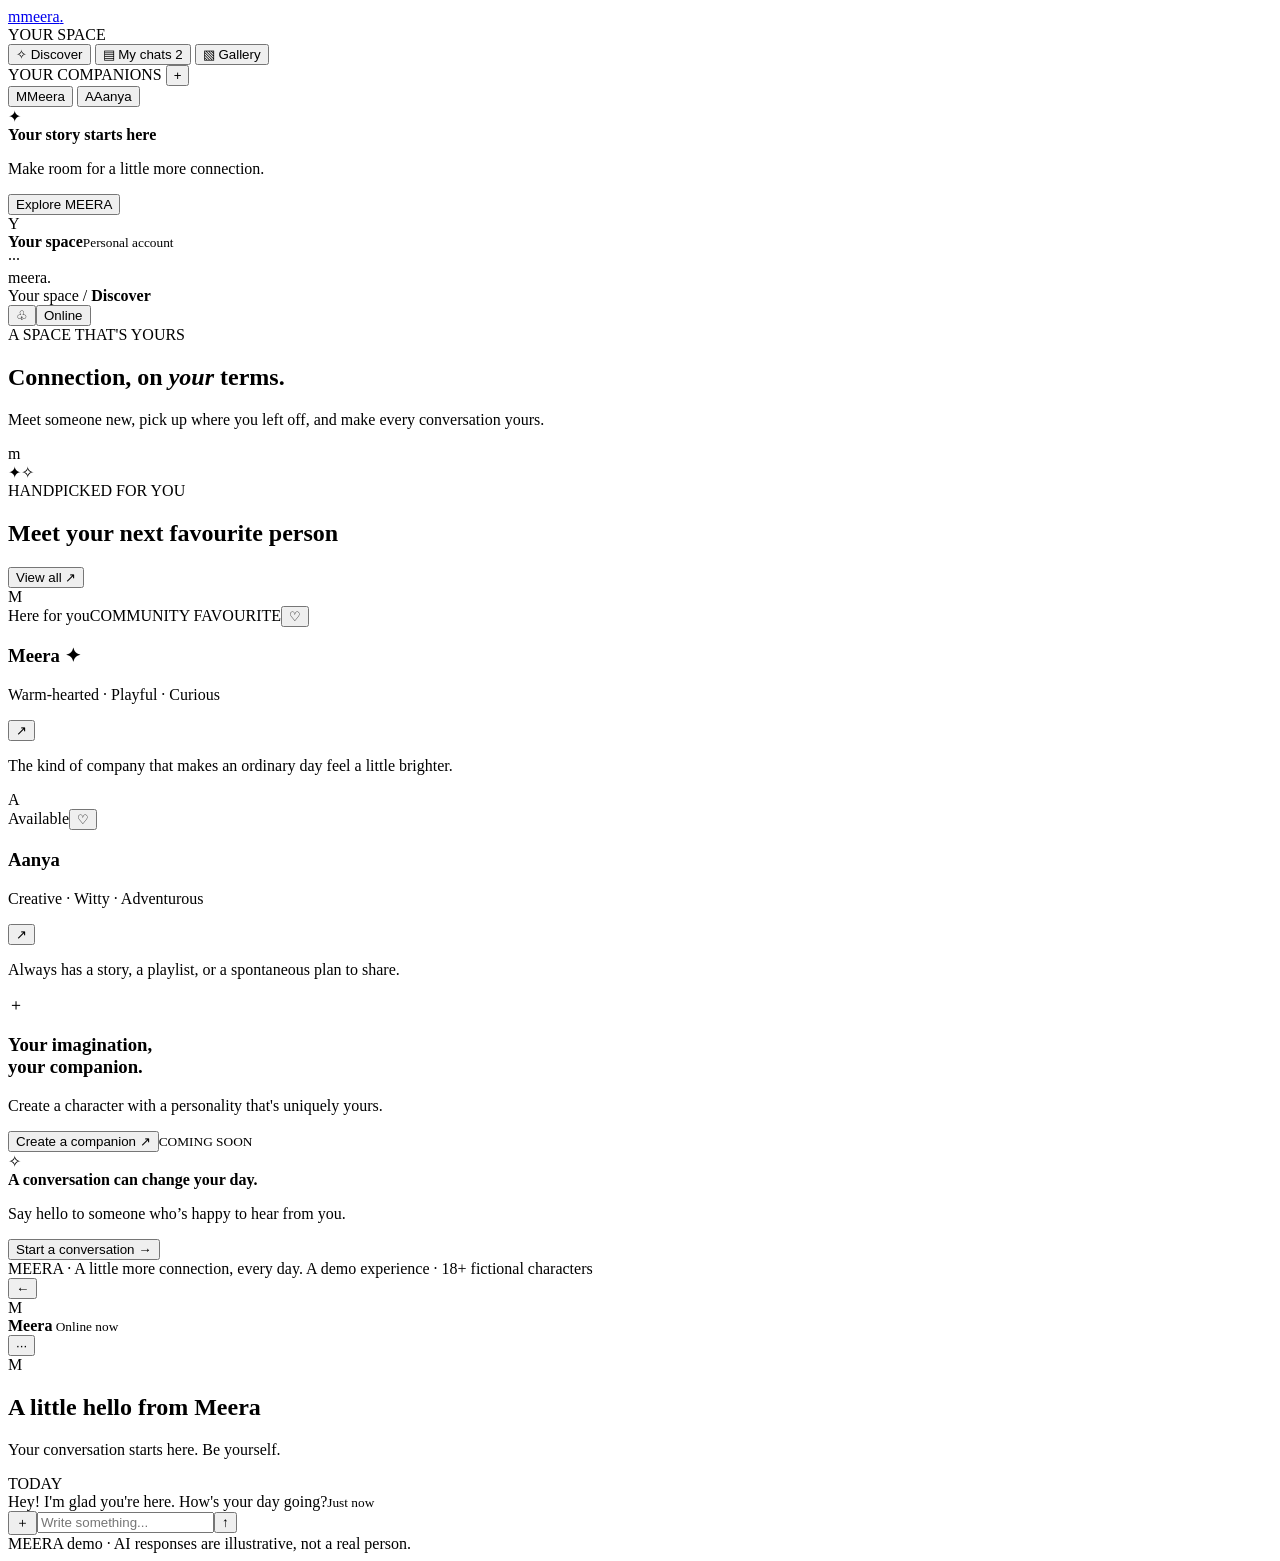
==== static/index.html @ 682b1f26 "Add MEERA companion discovery interface" ====
<!doctype html>
<html lang="en">
<head>
  <meta charset="utf-8">
  <meta name="viewport" content="width=device-width, initial-scale=1">
  <meta name="theme-color" content="#120e20">
  <meta name="description" content="MEERA — a little more connection, every day.">
  <title>MEERA — Your AI companion</title>
  <link rel="preconnect" href="https://fonts.googleapis.com">
  <link rel="preconnect" href="https://fonts.gstatic.com" crossorigin>
  <link href="https://fonts.googleapis.com/css2?family=DM+Sans:wght@400;500;600;700&family=Manrope:wght@400;500;600;700;800&display=swap" rel="stylesheet">
  <link rel="stylesheet" href="/static/styles.css">
</head>
<body>
  <div class="ambient ambient-one"></div><div class="ambient ambient-two"></div>
  <div class="app-shell">
    <aside class="sidebar">
      <a class="brand" href="#"><span class="brand-mark">m</span><span>meera<span class="brand-dot">.</span></span></a>
      <div class="side-label">YOUR SPACE</div>
      <button class="nav-item active" data-view="discover"><span class="nav-icon">✧</span> Discover</button>
      <button class="nav-item" data-view="chats"><span class="nav-icon">▤</span> My chats <span class="nav-count">2</span></button>
      <button class="nav-item" data-view="gallery"><span class="nav-icon">▧</span> Gallery</button>
      <div class="side-label characters-label">YOUR COMPANIONS <button class="tiny-plus" aria-label="Add companion">+</button></div>
      <button class="companion-link selected" data-character="Meera"><span class="mini-avatar avatar-meera">M</span><span>Meera</span><i></i></button>
      <button class="companion-link" data-character="Aanya"><span class="mini-avatar avatar-aanya">A</span><span>Aanya</span></button>
      <div class="sidebar-bottom"><div class="upgrade-card"><div class="sparkle">✦</div><strong>Your story starts here</strong><p>Make room for a little more connection.</p><button id="exploreBtn">Explore MEERA</button></div><div class="profile-row"><div class="profile-avatar">Y</div><div><strong>Your space</strong><small>Personal account</small></div><span class="more">···</span></div></div>
    </aside>

    <main class="main-content">
      <header class="topbar"><div class="mobile-brand">meera<span>.</span></div><div class="breadcrumb">Your space <span>/</span> <b id="crumb">Discover</b></div><div class="top-actions"><button class="icon-button" aria-label="Notifications">♧</button><button class="user-pill"><span class="online-dot"></span> Online</button></div></header>
      <section class="welcome"><div><div class="eyebrow"><span></span> A SPACE THAT'S YOURS</div><h1>Connection, on <em>your</em> terms.</h1><p>Meet someone new, pick up where you left off, and make every conversation yours.</p></div><div class="welcome-orb"><div class="orb-core">m</div><span class="orb-star star-a">✦</span><span class="orb-star star-b">✧</span></div></section>
      <section class="section-head"><div><div class="eyebrow">HANDPICKED FOR YOU</div><h2>Meet your next favourite person</h2></div><button class="text-button" id="allCharacters">View all <span>↗</span></button></section>
      <section class="character-grid" id="characterGrid">
        <article class="character-card featured" data-open="Meera">
          <div class="portrait portrait-meera"><div class="portrait-glow"></div><div class="portrait-person">M</div><span class="availability"><i></i> Here for you</span><span class="portrait-tag">COMMUNITY FAVOURITE</span><button class="heart" aria-label="Favourite Meera">♡</button></div>
          <div class="character-info"><div><h3>Meera <span class="verified">✦</span></h3><p>Warm-hearted · Playful · Curious</p></div><button class="round-arrow" aria-label="Chat with Meera">↗</button></div><p class="character-bio">The kind of company that makes an ordinary day feel a little brighter.</p>
        </article>
        <article class="character-card" data-open="Aanya">
          <div class="portrait portrait-aanya"><div class="portrait-glow"></div><div class="portrait-person">A</div><span class="availability"><i></i> Available</span><button class="heart" aria-label="Favourite Aanya">♡</button></div>
          <div class="character-info"><div><h3>Aanya</h3><p>Creative · Witty · Adventurous</p></div><button class="round-arrow" aria-label="Chat with Aanya">↗</button></div><p class="character-bio">Always has a story, a playlist, or a spontaneous plan to share.</p>
        </article>
        <article class="create-card"><div class="create-symbol">＋</div><h3>Your imagination,<br>your companion.</h3><p>Create a character with a personality that's uniquely yours.</p><button id="createCharacter">Create a companion <span>↗</span></button><small>COMING SOON</small></article>
      </section>
      <section class="bottom-banner"><div class="banner-icon">✧</div><div><strong>A conversation can change your day.</strong><p>Say hello to someone who’s happy to hear from you.</p></div><button id="startChat">Start a conversation <span>→</span></button></section>
      <footer>MEERA <span>·</span> A little more connection, every day. <span class="footer-right">A demo experience · 18+ fictional characters</span></footer>
    </main>
  </div>

  <div class="chat-overlay" id="chatOverlay" aria-hidden="true">
    <section class="chat-panel">
      <header class="chat-header"><button class="back-button" id="closeChat">←</button><div class="chat-person-avatar" id="chatAvatar">M</div><div class="chat-person"><strong id="chatName">Meera</strong><small><i></i> Online now</small></div><button class="icon-button chat-menu" aria-label="More options">···</button></header>
      <div class="chat-intro"><div class="chat-large-avatar" id="chatLargeAvatar">M</div><h2 id="chatWelcome">A little hello from Meera</h2><p>Your conversation starts here. Be yourself.</p><span class="date-chip">TODAY</span></div>
      <div class="messages" id="messages"><div class="message received">Hey! I'm glad you're here. How's your day going?<small>Just now</small></div></div>
      <form class="composer" id="chatForm"><button type="button" class="composer-plus" title="Attachments coming soon">＋</button><input id="messageInput" autocomplete="off" placeholder="Write something..." maxlength="1000" aria-label="Your message"><button class="send-button" type="submit" aria-label="Send message">↑</button></form>
      <div class="chat-disclaimer">MEERA demo · AI responses are illustrative, not a real person.</div>
    </section>
  </div>
  <script src="/static/app.js"></script>
</body>
</html>
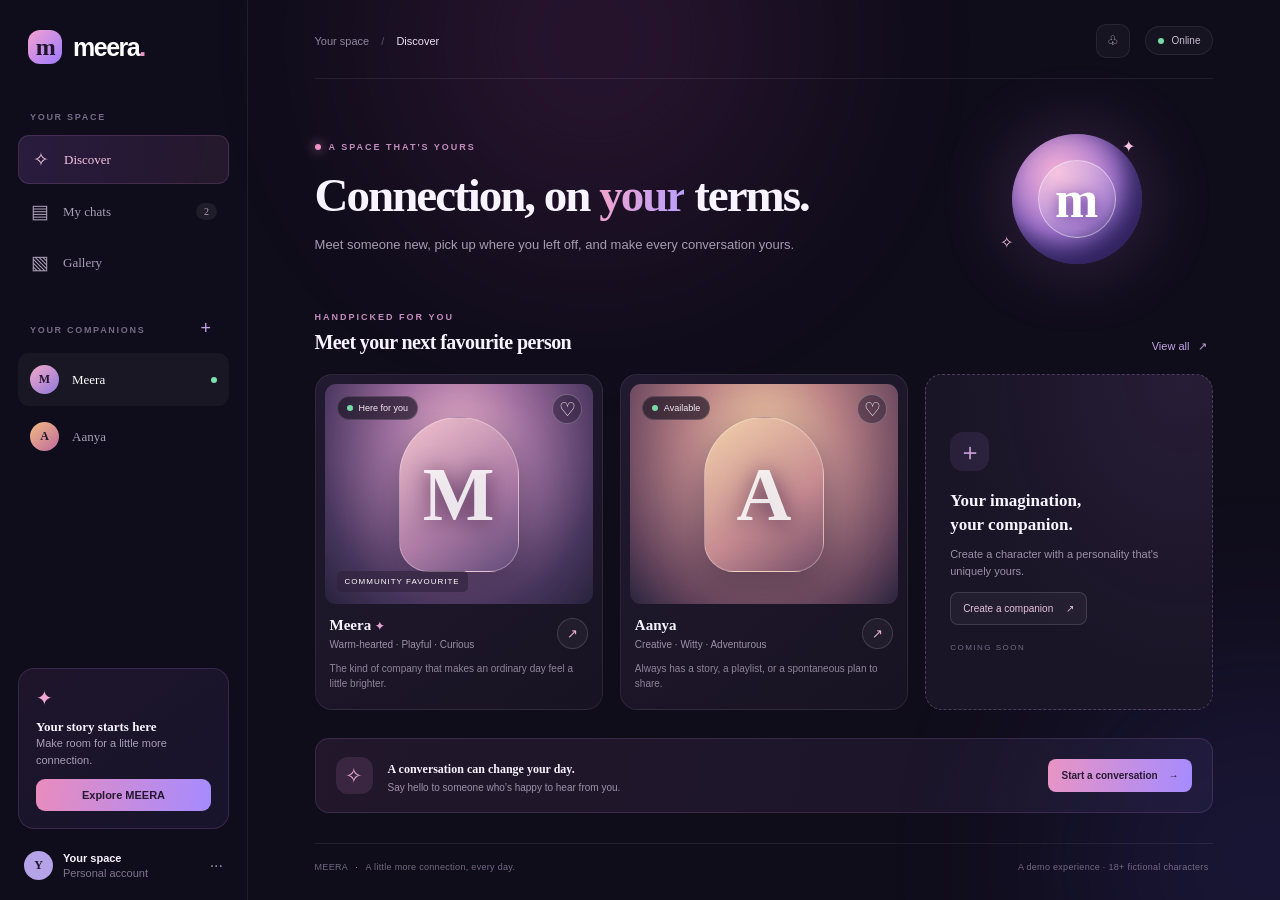
==== commit f8e9c353: "Add persistent Meera avatar video stage to chat" ====
--- a/static/index.html
+++ b/static/index.html
@@ -49,6 +49,13 @@
   <div class="chat-overlay" id="chatOverlay" aria-hidden="true">
     <section class="chat-panel">
       <header class="chat-header"><button class="back-button" id="closeChat">←</button><div class="chat-person-avatar" id="chatAvatar">M</div><div class="chat-person"><strong id="chatName">Meera</strong><small><i></i> Online now</small></div><button class="icon-button chat-menu" aria-label="More options">···</button></header>
+      <section class="meera-avatar-stage" id="meeraAvatarStage" aria-label="Meera live avatar">
+        <div class="avatar-video-wrap">
+          <video id="meeraAvatarVideo" class="meera-avatar-video" autoplay muted loop playsinline preload="metadata"></video>
+          <div class="avatar-video-placeholder" id="avatarVideoPlaceholder"><span class="avatar-placeholder-mark">M</span><strong>Meera</strong><small>Connect an idle video to bring Meera on screen</small></div>
+          <span class="avatar-live-pill"><i></i><span id="avatarState">READY</span></span>
+        </div>
+      </section>
       <div class="chat-intro"><div class="chat-large-avatar" id="chatLargeAvatar">M</div><h2 id="chatWelcome">A little hello from Meera</h2><p>Your conversation starts here. Be yourself.</p><span class="date-chip">TODAY</span></div>
       <div class="messages" id="messages"><div class="message received">Hey! I'm glad you're here. How's your day going?<small>Just now</small></div></div>
       <form class="composer" id="chatForm"><button type="button" class="composer-plus" title="Attachments coming soon">＋</button><input id="messageInput" autocomplete="off" placeholder="Write something..." maxlength="1000" aria-label="Your message"><button class="send-button" type="submit" aria-label="Send message">↑</button></form>
--- a/static/styles.css
+++ b/static/styles.css
@@ -0,0 +1,5 @@
+:root{--bg:#100d1b;--panel:#191426;--muted:#a59bb5;--text:#f8f4ff;--pink:#f18ac4;--violet:#a58bff;--line:#ffffff13}*{box-sizing:border-box}body{margin:0;background:var(--bg);color:var(--text);font-family:'DM Sans',sans-serif;min-height:100vh;overflow-x:hidden}.ambient{position:fixed;filter:blur(100px);opacity:.16;pointer-events:none;border-radius:50%;z-index:-1}.ambient-one{width:420px;height:420px;background:#a33a91;top:-170px;left:30%}.ambient-two{width:400px;height:400px;background:#5148c9;right:-180px;bottom:-160px}.app-shell{display:flex;min-height:100vh;max-width:1600px;margin:auto}.sidebar{width:248px;flex-shrink:0;border-right:1px solid var(--line);padding:30px 18px 20px;display:flex;flex-direction:column;min-height:100vh;background:#100d1bbd}.brand{display:flex;align-items:center;gap:11px;color:white;text-decoration:none;font:800 25px Manrope,sans-serif;letter-spacing:-1.5px;padding:0 10px 48px}.brand-mark{width:34px;height:34px;border-radius:12px;background:linear-gradient(135deg,#f5a2d0,#9c7aff);display:grid;place-items:center;color:#21152d;font:800 24px Manrope}.brand-dot,.mobile-brand span{color:#ed91c6}.side-label{font-size:9px;letter-spacing:1.7px;color:#766b87;font-weight:700;padding:0 12px 13px}.nav-item,.companion-link{border:0;background:none;color:#a99fb7;width:100%;padding:12px;border-radius:11px;text-align:left;display:flex;align-items:center;gap:13px;font:500 13px 'DM Sans';cursor:pointer;margin-bottom:4px}.nav-item.active{background:linear-gradient(100deg,#a76be52c,#ed83c51a);color:#f4c5e2;border:1px solid #d58bd02a}.nav-icon{font-size:19px;width:20px;text-align:center}.nav-count{margin-left:auto;background:#ffffff12;border-radius:20px;padding:3px 8px;font-size:10px}.characters-label{margin-top:35px;display:flex;justify-content:space-between}.tiny-plus{border:0;background:none;color:#c4a4e7;font-size:18px;margin-top:-8px;cursor:pointer}.mini-avatar,.profile-avatar{width:29px;height:29px;border-radius:50%;display:grid;place-items:center;font:700 12px Manrope;color:#26162d}.avatar-meera{background:linear-gradient(140deg,#f3a8c9,#8f78da)}.avatar-aanya{background:linear-gradient(140deg,#f1bb83,#bf6a9d)}.companion-link.selected{background:#ffffff0b;color:white}.companion-link i,.online-dot,.availability i,.chat-person small i{width:6px;height:6px;border-radius:50%;background:#7ce2b1;margin-left:auto}.sidebar-bottom{margin-top:auto}.upgrade-card{border:1px solid #b78ce62b;border-radius:16px;padding:17px;background:linear-gradient(145deg,#a65bb51c,#6655bd1b);position:relative;overflow:hidden}.sparkle{color:#f1a5d1;font-size:20px}.upgrade-card strong{font:700 13px Manrope;display:block;margin-top:9px}.upgrade-card p{font-size:11px;color:#a99eb8;line-height:1.5}.upgrade-card button{width:100%;border:0;border-radius:9px;padding:10px;background:linear-gradient(100deg,#e98cbd,#a58bff);color:#24172e;font-weight:700;font-size:11px;cursor:pointer}.profile-row{display:flex;align-items:center;gap:10px;padding:22px 6px 0}.profile-avatar{background:#b5a3e7}.profile-row strong,.profile-row small{display:block;font-size:11px}.profile-row small{color:#81778f;margin-top:3px}.more{margin-left:auto;color:#968ba3}.main-content{padding:0 5.2%;width:calc(100% - 248px);max-width:1300px;margin:auto}.topbar{height:76px;border-bottom:1px solid var(--line);display:flex;align-items:center;justify-content:space-between}.breadcrumb{font-size:11px;color:#91879e}.breadcrumb span{padding:0 9px;color:#594e68}.breadcrumb b{color:#e8dff2;font-weight:500}.top-actions{display:flex;align-items:center;gap:15px}.icon-button{border:1px solid var(--line);background:#ffffff08;color:#cfc3dc;border-radius:10px;width:34px;height:34px;cursor:pointer}.user-pill{border:1px solid var(--line);border-radius:30px;padding:8px 12px;background:#ffffff08;color:#c9bfd4;font-size:10px;display:flex;align-items:center;gap:8px}.user-pill .online-dot{margin:0;background:#78d9a7}.mobile-brand{display:none}.welcome{display:flex;justify-content:space-between;align-items:center;padding:55px 0 48px;position:relative}.eyebrow{font-size:9px;letter-spacing:2px;color:#c38cbd;font-weight:700;display:flex;align-items:center;gap:8px}.eyebrow span{width:6px;height:6px;background:#ed91c6;border-radius:50%;box-shadow:0 0 12px #ed91c6}h1,h2,h3,p{margin-top:0}h1{font:700 clamp(30px,4vw,47px) Manrope;letter-spacing:-2px;margin:16px 0 12px}h1 em{font-style:normal;background:linear-gradient(100deg,#f3a3c9,#b7a0ff);background-clip:text;color:transparent}.welcome p{color:#a79caf;font-size:13px;max-width:510px;line-height:1.7;margin:0}.welcome-orb{width:130px;height:130px;border-radius:50%;margin-right:8%;background:radial-gradient(circle at 35% 30%,#f3b0d4,#a879d4 48%,#49418e 75%);box-shadow:0 0 70px #b16bc344,inset -12px -14px 30px #30205c;display:grid;place-items:center;position:relative}.orb-core{width:78px;height:78px;border-radius:50%;background:linear-gradient(145deg,#ffffff4d,#ffffff0b);border:1px solid #ffffff70;display:grid;place-items:center;font:800 52px Manrope;color:#fff;text-shadow:0 3px 15px #633e9c}.orb-star{position:absolute;color:#f8c4e3}.star-a{top:3px;right:7px}.star-b{bottom:12px;left:-12px}.section-head{display:flex;justify-content:space-between;align-items:end;margin-bottom:20px}.section-head h2{font:700 20px Manrope;letter-spacing:-.6px;margin:9px 0 0}.text-button{background:none;border:0;color:#c4a4e7;font-size:11px;cursor:pointer}.text-button span{margin-left:6px}.character-grid{display:grid;grid-template-columns:1fr 1fr 1fr;gap:17px}.character-card{background:linear-gradient(145deg,#211a30,#181322);border:1px solid var(--line);border-radius:17px;padding:9px;min-width:0;transition:transform .25s,border-color .25s}.character-card:hover{transform:translateY(-4px);border-color:#d58bd04d}.portrait{height:220px;border-radius:11px;position:relative;overflow:hidden;display:grid;place-items:center}.portrait-meera{background:radial-gradient(ellipse at 50% 25%,#e9a8c5 0,#9d6a9d 35%,#48365e 75%,#27223c)}.portrait-aanya{background:radial-gradient(ellipse at 50% 25%,#f2c59a 0,#b77d82 39%,#69475e 76%,#29233d)}.portrait-glow{position:absolute;width:150px;height:150px;border-radius:50%;background:#fff3;filter:blur(35px);top:20px}.portrait-person{position:relative;width:120px;height:155px;border-radius:60px 60px 30px 30px;background:linear-gradient(145deg,#f3c4ce,#ad7ba6 60%,#604a78);display:grid;place-items:center;color:#ffffffd9;font:800 76px Manrope;text-shadow:0 4px 25px #46274d;box-shadow:0 15px 40px #1c102b80;border:1px solid #ffffff4a}.portrait-aanya .portrait-person{background:linear-gradient(145deg,#f3d2aa,#c68b91 60%,#744d68)}.availability{position:absolute;top:12px;left:12px;background:#171221a8;border:1px solid #ffffff25;border-radius:20px;padding:6px 9px;font-size:9px;color:#f2e9f4;display:flex;align-items:center;gap:6px}.availability i{margin:0;background:#78d9a7}.portrait-tag{position:absolute;bottom:12px;left:12px;font-size:8px;letter-spacing:1px;color:#fff;background:#30213c9c;padding:6px 8px;border-radius:5px}.heart{position:absolute;right:11px;top:10px;border:1px solid #ffffff40;background:#21172d77;color:white;border-radius:50%;width:30px;height:30px;font-size:19px;cursor:pointer}.heart.liked{color:#ff9acb}.character-info{display:flex;justify-content:space-between;align-items:center;padding:13px 5px 4px}.character-info h3{font:700 15px Manrope;margin:0 0 5px}.verified{color:#e6a4d2;font-size:11px}.character-info p{font-size:10px;color:#9c91a8;margin:0}.round-arrow{border:1px solid #ffffff24;border-radius:50%;width:31px;height:31px;background:#ffffff0a;color:#e9b4d5;cursor:pointer}.character-bio{font-size:10px;line-height:1.5;color:#8f849b;margin:7px 5px 9px}.create-card{border:1px dashed #9c82bb5c;border-radius:17px;display:flex;flex-direction:column;align-items:flex-start;justify-content:center;padding:24px;background:radial-gradient(ellipse at 90% 0,#a06ec51a,transparent 65%),#191426}.create-symbol{width:39px;height:39px;border-radius:13px;background:#b38be51b;color:#d5a4df;display:grid;place-items:center;font-size:24px;margin-bottom:18px}.create-card h3{font:700 17px/1.4 Manrope;margin-bottom:9px}.create-card p{font-size:11px;color:#9c91a8;line-height:1.6}.create-card button{background:#ffffff0b;border:1px solid #ffffff21;color:#e9c0df;border-radius:8px;padding:10px 12px;font-size:10px;cursor:pointer}.create-card button span{margin-left:10px}.create-card small{font-size:8px;letter-spacing:1.5px;color:#756984;margin-top:18px}.bottom-banner{margin:28px 0 30px;border:1px solid #c18ad42a;border-radius:14px;background:linear-gradient(100deg,#9b5c9b20,#7163b21b);padding:18px 20px;display:flex;align-items:center;gap:15px}.banner-icon{width:37px;height:37px;border-radius:12px;background:#d18bc523;color:#e9a7d2;display:grid;place-items:center;font-size:21px}.bottom-banner strong{font:600 12px Manrope}.bottom-banner p{font-size:10px;color:#9e93a9;margin:5px 0 0}.bottom-banner button{margin-left:auto;background:linear-gradient(100deg,#e994c4,#a58bff);border:0;color:#281a35;border-radius:8px;padding:11px 14px;font-size:10px;font-weight:700;cursor:pointer;white-space:nowrap}.bottom-banner button span{margin-left:8px}footer{border-top:1px solid var(--line);padding:18px 0 25px;color:#726980;font-size:9px;letter-spacing:.3px}footer>span{color:#c48cbd;padding:0 5px}.footer-right{float:right;color:#726980}.chat-overlay{position:fixed;inset:0;background:#080611c9;backdrop-filter:blur(9px);z-index:10;display:none;justify-content:flex-end}.chat-overlay.open{display:flex}.chat-panel{width:min(480px,100%);height:100%;background:#171322;border-left:1px solid #ffffff1c;display:flex;flex-direction:column;box-shadow:-20px 0 80px #0007}.chat-header{height:72px;border-bottom:1px solid var(--line);display:flex;align-items:center;padding:0 19px;gap:12px}.back-button{border:0;background:none;color:#c9b9d5;font-size:22px;cursor:pointer}.chat-person-avatar,.chat-large-avatar{width:36px;height:36px;border-radius:50%;display:grid;place-items:center;background:linear-gradient(140deg,#f3a8c9,#8f78da);font:700 16px Manrope;color:#291a35}.chat-person strong,.chat-person small{display:block;font-size:12px}.chat-person small{font-size:9px;color:#a79caf;margin-top:4px}.chat-person small i{display:inline-block;margin-right:5px}.chat-menu{margin-left:auto}.chat-intro{text-align:center;padding:29px 15px 17px}.chat-large-avatar{width:60px;height:60px;margin:0 auto 12px;font-size:26px}.chat-intro h2{font:700 16px Manrope;margin-bottom:6px}.chat-intro p{font-size:10px;color:#968ba3}.date-chip{font-size:8px;letter-spacing:1.5px;color:#7d718b}.messages{flex:1;overflow:auto;padding:20px;display:flex;flex-direction:column;gap:12px}.message{max-width:83%;padding:12px 14px;border-radius:14px;font-size:12px;line-height:1.6;white-space:pre-wrap;overflow-wrap:anywhere}.message small{display:block;font-size:8px;color:#a89bb5;margin-top:6px}.received{position:relative;padding-right:27px;align-self:flex-start;background:linear-gradient(135deg,#f5a3cb,#e77fb6);color:#351b30;border:1px solid #ffc6e2;border-bottom-left-radius:4px;box-shadow:0 5px 18px #e77fb629}.received::after{content:'♥';position:absolute;right:9px;top:8px;color:#fff7fc;font-size:11px;text-shadow:0 1px 4px #a83270}.sent{align-self:flex-end;background:linear-gradient(120deg,#9d70c8,#c477a8);color:#fff;border-bottom-right-radius:4px}.composer{position:relative;margin:0 16px 10px;padding:7px;background:#211b2d;border:1px solid #ffffff20;border-radius:13px;display:flex;gap:8px;align-items:center}.composer input{flex:1;min-width:0;background:none;border:0;outline:0;color:white;font:12px 'DM Sans';padding:8px}.composer input::placeholder{color:#81768e}.composer-plus{border:0;background:none;color:#b6a5c6;font-size:20px}.send-button{width:34px;height:34px;border:0;border-radius:10px;background:linear-gradient(130deg,#e994c4,#a58bff);color:#25172e;font-size:19px;cursor:pointer}.chat-disclaimer{text-align:center;font-size:8px;color:#756a81;padding:0 10px 13px}@media(max-width:1050px){.sidebar{width:215px}.main-content{width:calc(100% - 215px);padding:0 3%}.character-grid{gap:10px}.portrait{height:190px}.create-card{padding:17px}}@media(max-width:760px){.sidebar{display:none}.main-content{width:100%;padding:0 18px}.topbar{height:62px}.mobile-brand{display:block;font:800 21px Manrope;letter-spacing:-1px}.breadcrumb{display:none}.welcome{padding:42px 0 35px}.welcome-orb{width:83px;height:83px;margin-right:2%}.orb-core{width:52px;height:52px;font-size:34px}.character-grid{grid-template-columns:1fr 1fr}.create-card{grid-column:span 2;min-height:190px}.portrait{height:190px}.section-head h2{font-size:17px}.bottom-banner{align-items:flex-start;flex-wrap:wrap}.bottom-banner button{margin-left:52px}.footer-right{display:block;float:none;margin-top:8px}}@media(max-width:420px){.character-grid{grid-template-columns:1fr}.create-card{grid-column:auto}.portrait{height:230px}.welcome-orb{display:none}.section-head h2{max-width:230px}}
+
+.image-viewer{position:fixed;inset:0;z-index:30;background:rgba(5,4,12,.97);display:none;align-items:center;justify-content:center;padding:64px 16px 20px}.image-viewer.open{display:flex}.image-viewer-image{display:block;max-width:100%;max-height:100%;width:auto;height:auto;object-fit:contain;border-radius:12px;box-shadow:0 12px 60px #0009}.image-viewer-toolbar{position:absolute;top:14px;right:16px;display:flex;gap:12px;z-index:2}.viewer-action{width:46px;height:46px;border:1px solid #ffffff55;border-radius:15px;color:white;font-size:21px;cursor:pointer;box-shadow:0 5px 22px #0008}.viewer-download{background:linear-gradient(135deg,#27c6a5,#4779f5 55%,#a45bea)}.viewer-close{background:linear-gradient(135deg,#f08ab8,#9b6cf1)}.viewer-action:active{transform:scale(.94)}@media(max-width:600px){.image-viewer{padding:70px 8px 12px}.image-viewer-toolbar{top:12px;right:12px}.viewer-action{width:44px;height:44px}}
+
+.gallery-overlay{position:fixed;inset:0;z-index:25;background:#080611df;backdrop-filter:blur(9px);display:none;align-items:center;justify-content:center;padding:18px}.gallery-overlay.open{display:flex}.gallery-panel{width:min(920px,100%);max-height:90vh;overflow:auto;background:#191426;border:1px solid #ffffff24;border-radius:18px;padding:20px;box-shadow:0 20px 80px #0009}.gallery-panel>header{display:flex;align-items:center;justify-content:space-between;margin-bottom:18px}.gallery-panel>header strong,.gallery-panel>header small{display:block}.gallery-panel>header strong{font:700 18px Manrope}.gallery-panel>header small{font-size:10px;color:#a59bb5;margin-top:4px}.gallery-panel>header button{width:36px;height:36px;border:1px solid #ffffff2b;border-radius:10px;background:#ffffff0b;color:white;font-size:17px}.gallery-grid{display:grid;grid-template-columns:repeat(auto-fill,minmax(150px,1fr));gap:13px;color:#a99fb7;font-size:12px}.gallery-card{min-width:0;background:#ffffff08;border:1px solid #ffffff15;border-radius:12px;overflow:hidden}.gallery-card img{display:block;width:100%;aspect-ratio:1/1;object-fit:cover;cursor:zoom-in}.gallery-meta{display:flex;align-items:center;justify-content:space-between;gap:8px;padding:9px;font-size:9px;color:#cfc3dc}.gallery-meta button{border:0;background:none;color:#f19ac7;font-size:10px;cursor:pointer}
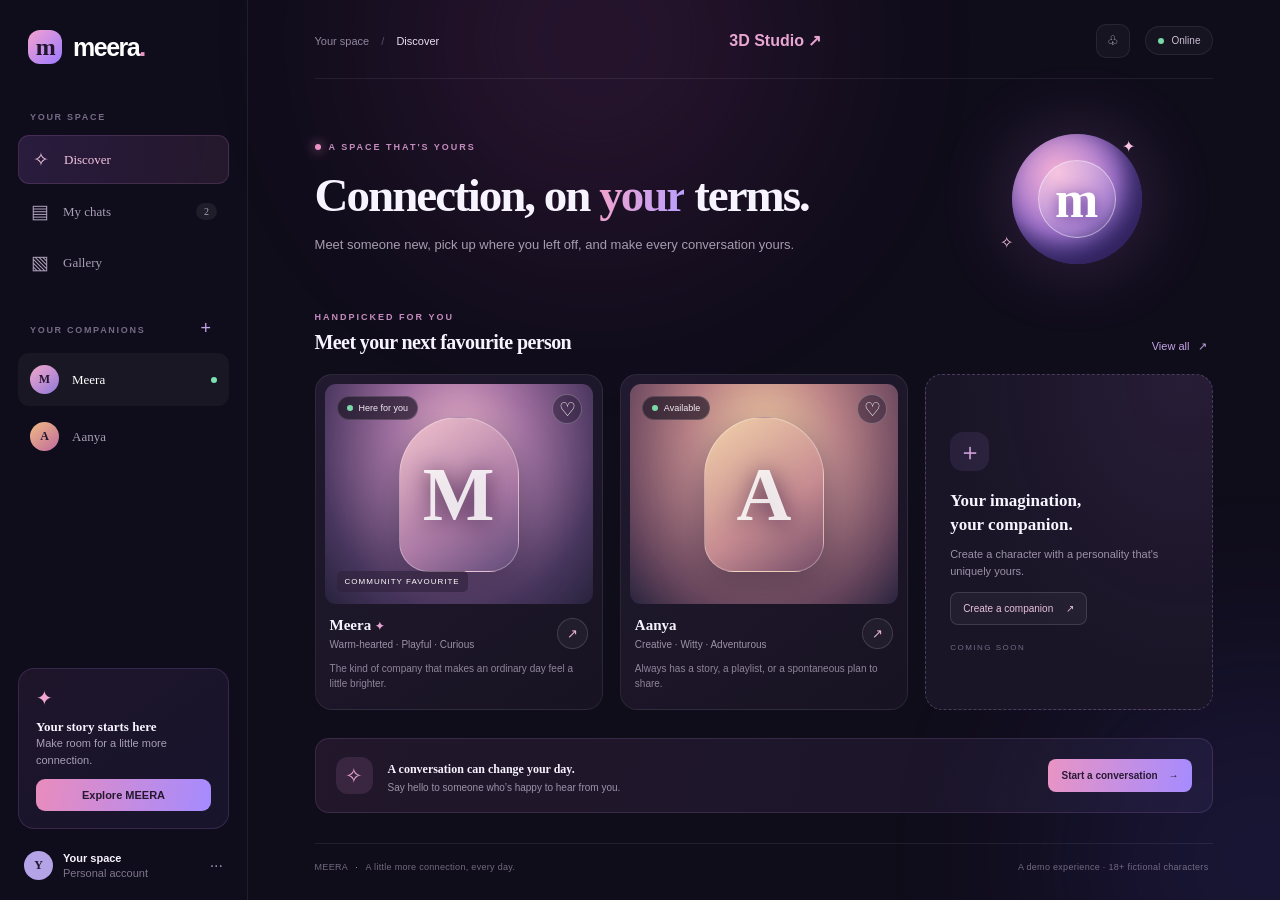
==== commit 34c0b6c3: "Add 3D Studio entry point to MEERA navigation" ====
--- a/static/index.html
+++ b/static/index.html
@@ -27,7 +27,7 @@
     </aside>
 
     <main class="main-content">
-      <header class="topbar"><div class="mobile-brand">meera<span>.</span></div><div class="breadcrumb">Your space <span>/</span> <b id="crumb">Discover</b></div><div class="top-actions"><button class="icon-button" aria-label="Notifications">♧</button><button class="user-pill"><span class="online-dot"></span> Online</button></div></header>
+      <header class="topbar"><div class="mobile-brand">meera<span>.</span></div><div class="breadcrumb">Your space <span>/</span> <b id="crumb">Discover</b></div><a href="/static/3d-studio.html" style="margin-left:16px;color:#e8a6d2;text-decoration:none;font-weight:700">3D Studio ↗</a><div class="top-actions"><button class="icon-button" aria-label="Notifications">♧</button><button class="user-pill"><span class="online-dot"></span> Online</button></div></header>
       <section class="welcome"><div><div class="eyebrow"><span></span> A SPACE THAT'S YOURS</div><h1>Connection, on <em>your</em> terms.</h1><p>Meet someone new, pick up where you left off, and make every conversation yours.</p></div><div class="welcome-orb"><div class="orb-core">m</div><span class="orb-star star-a">✦</span><span class="orb-star star-b">✧</span></div></section>
       <section class="section-head"><div><div class="eyebrow">HANDPICKED FOR YOU</div><h2>Meet your next favourite person</h2></div><button class="text-button" id="allCharacters">View all <span>↗</span></button></section>
       <section class="character-grid" id="characterGrid">
@@ -49,13 +49,6 @@
   <div class="chat-overlay" id="chatOverlay" aria-hidden="true">
     <section class="chat-panel">
       <header class="chat-header"><button class="back-button" id="closeChat">←</button><div class="chat-person-avatar" id="chatAvatar">M</div><div class="chat-person"><strong id="chatName">Meera</strong><small><i></i> Online now</small></div><button class="icon-button chat-menu" aria-label="More options">···</button></header>
-      <section class="meera-avatar-stage" id="meeraAvatarStage" aria-label="Meera live avatar">
-        <div class="avatar-video-wrap">
-          <video id="meeraAvatarVideo" class="meera-avatar-video" autoplay muted loop playsinline preload="metadata"></video>
-          <div class="avatar-video-placeholder" id="avatarVideoPlaceholder"><span class="avatar-placeholder-mark">M</span><strong>Meera</strong><small>Connect an idle video to bring Meera on screen</small></div>
-          <span class="avatar-live-pill"><i></i><span id="avatarState">READY</span></span>
-        </div>
-      </section>
       <div class="chat-intro"><div class="chat-large-avatar" id="chatLargeAvatar">M</div><h2 id="chatWelcome">A little hello from Meera</h2><p>Your conversation starts here. Be yourself.</p><span class="date-chip">TODAY</span></div>
       <div class="messages" id="messages"><div class="message received">Hey! I'm glad you're here. How's your day going?<small>Just now</small></div></div>
       <form class="composer" id="chatForm"><button type="button" class="composer-plus" title="Attachments coming soon">＋</button><input id="messageInput" autocomplete="off" placeholder="Write something..." maxlength="1000" aria-label="Your message"><button class="send-button" type="submit" aria-label="Send message">↑</button></form>
--- a/static/styles.css
+++ b/static/styles.css
@@ -3,3 +3,17 @@
 .image-viewer{position:fixed;inset:0;z-index:30;background:rgba(5,4,12,.97);display:none;align-items:center;justify-content:center;padding:64px 16px 20px}.image-viewer.open{display:flex}.image-viewer-image{display:block;max-width:100%;max-height:100%;width:auto;height:auto;object-fit:contain;border-radius:12px;box-shadow:0 12px 60px #0009}.image-viewer-toolbar{position:absolute;top:14px;right:16px;display:flex;gap:12px;z-index:2}.viewer-action{width:46px;height:46px;border:1px solid #ffffff55;border-radius:15px;color:white;font-size:21px;cursor:pointer;box-shadow:0 5px 22px #0008}.viewer-download{background:linear-gradient(135deg,#27c6a5,#4779f5 55%,#a45bea)}.viewer-close{background:linear-gradient(135deg,#f08ab8,#9b6cf1)}.viewer-action:active{transform:scale(.94)}@media(max-width:600px){.image-viewer{padding:70px 8px 12px}.image-viewer-toolbar{top:12px;right:12px}.viewer-action{width:44px;height:44px}}
 
 .gallery-overlay{position:fixed;inset:0;z-index:25;background:#080611df;backdrop-filter:blur(9px);display:none;align-items:center;justify-content:center;padding:18px}.gallery-overlay.open{display:flex}.gallery-panel{width:min(920px,100%);max-height:90vh;overflow:auto;background:#191426;border:1px solid #ffffff24;border-radius:18px;padding:20px;box-shadow:0 20px 80px #0009}.gallery-panel>header{display:flex;align-items:center;justify-content:space-between;margin-bottom:18px}.gallery-panel>header strong,.gallery-panel>header small{display:block}.gallery-panel>header strong{font:700 18px Manrope}.gallery-panel>header small{font-size:10px;color:#a59bb5;margin-top:4px}.gallery-panel>header button{width:36px;height:36px;border:1px solid #ffffff2b;border-radius:10px;background:#ffffff0b;color:white;font-size:17px}.gallery-grid{display:grid;grid-template-columns:repeat(auto-fill,minmax(150px,1fr));gap:13px;color:#a99fb7;font-size:12px}.gallery-card{min-width:0;background:#ffffff08;border:1px solid #ffffff15;border-radius:12px;overflow:hidden}.gallery-card img{display:block;width:100%;aspect-ratio:1/1;object-fit:cover;cursor:zoom-in}.gallery-meta{display:flex;align-items:center;justify-content:space-between;gap:8px;padding:9px;font-size:9px;color:#cfc3dc}.gallery-meta button{border:0;background:none;color:#f19ac7;font-size:10px;cursor:pointer}
+
+
+/* Persistent Meera avatar stage */
+.meera-avatar-stage{padding:12px 16px 0;background:#171322}
+.avatar-video-wrap{position:relative;width:100%;max-width:448px;aspect-ratio:9/12;margin:0 auto;overflow:hidden;border:1px solid #ffffff20;border-radius:16px;background:radial-gradient(ellipse at 50% 35%,#6d456e,#29213d 65%,#171322);box-shadow:0 12px 35px #0005}
+.meera-avatar-video{display:block;width:100%;height:100%;object-fit:cover;background:transparent}
+.avatar-video-placeholder{position:absolute;inset:0;display:flex;flex-direction:column;align-items:center;justify-content:center;gap:9px;color:#f8eaf5;text-align:center;padding:24px;background:radial-gradient(ellipse at 50% 35%,#9b668b88,transparent 55%)}
+.avatar-video-placeholder.is-hidden{display:none}
+.avatar-placeholder-mark{width:82px;height:82px;border:1px solid #ffffff55;border-radius:50%;display:grid;place-items:center;background:linear-gradient(145deg,#f3a8c9,#8f78da);font:800 42px Manrope;color:#291a35}
+.avatar-video-placeholder strong{font:700 19px Manrope}
+.avatar-video-placeholder small{font-size:10px;color:#d3c1d6}
+.avatar-live-pill{position:absolute;top:12px;left:12px;display:flex;align-items:center;gap:7px;padding:7px 10px;border:1px solid #ffffff35;border-radius:30px;background:#120d20c9;color:#fff;font-size:8px;letter-spacing:1px}
+.avatar-live-pill i{width:6px;height:6px;border-radius:50%;background:#7ce2b1;box-shadow:0 0 9px #7ce2b1}
+@media(max-width:600px){.meera-avatar-stage{padding:10px 12px 0}.avatar-video-wrap{max-width:100%;aspect-ratio:9/11}}
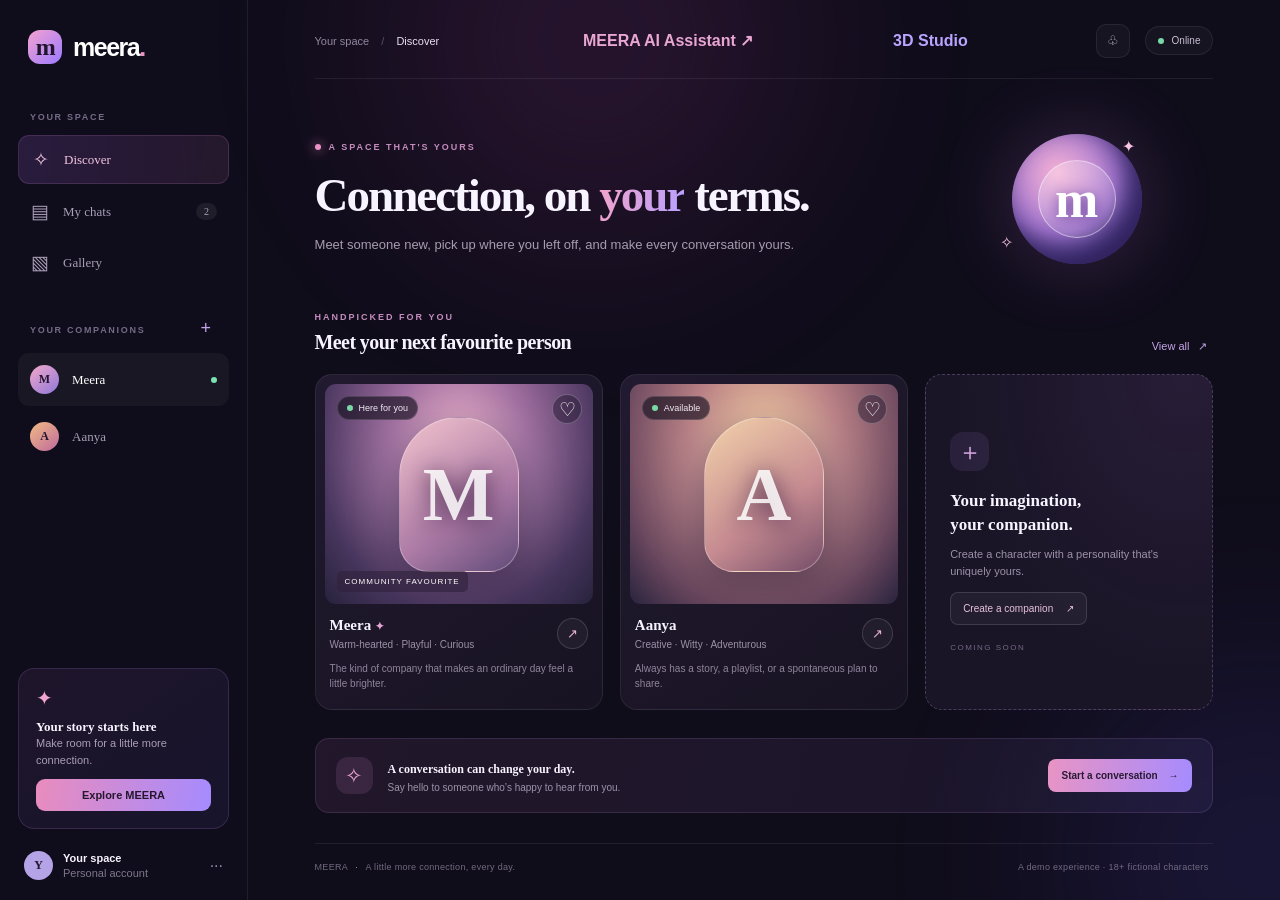
==== commit bc69fab9: "Link the MEERA AI assistant from home" ====
--- a/static/index.html
+++ b/static/index.html
@@ -27,7 +27,7 @@
     </aside>
 
     <main class="main-content">
-      <header class="topbar"><div class="mobile-brand">meera<span>.</span></div><div class="breadcrumb">Your space <span>/</span> <b id="crumb">Discover</b></div><a href="/static/3d-studio.html" style="margin-left:16px;color:#e8a6d2;text-decoration:none;font-weight:700">3D Studio ↗</a><div class="top-actions"><button class="icon-button" aria-label="Notifications">♧</button><button class="user-pill"><span class="online-dot"></span> Online</button></div></header>
+      <header class="topbar"><div class="mobile-brand">meera<span>.</span></div><div class="breadcrumb">Your space <span>/</span> <b id="crumb">Discover</b></div><a href="/static/assistant.html" style="margin-left:16px;color:#e8a6d2;text-decoration:none;font-weight:700">MEERA AI Assistant ↗</a><a href="/static/3d-studio.html" style="margin-left:12px;color:#b9a5ff;text-decoration:none;font-weight:700">3D Studio</a><div class="top-actions"><button class="icon-button" aria-label="Notifications">♧</button><button class="user-pill"><span class="online-dot"></span> Online</button></div></header>
       <section class="welcome"><div><div class="eyebrow"><span></span> A SPACE THAT'S YOURS</div><h1>Connection, on <em>your</em> terms.</h1><p>Meet someone new, pick up where you left off, and make every conversation yours.</p></div><div class="welcome-orb"><div class="orb-core">m</div><span class="orb-star star-a">✦</span><span class="orb-star star-b">✧</span></div></section>
       <section class="section-head"><div><div class="eyebrow">HANDPICKED FOR YOU</div><h2>Meet your next favourite person</h2></div><button class="text-button" id="allCharacters">View all <span>↗</span></button></section>
       <section class="character-grid" id="characterGrid">
